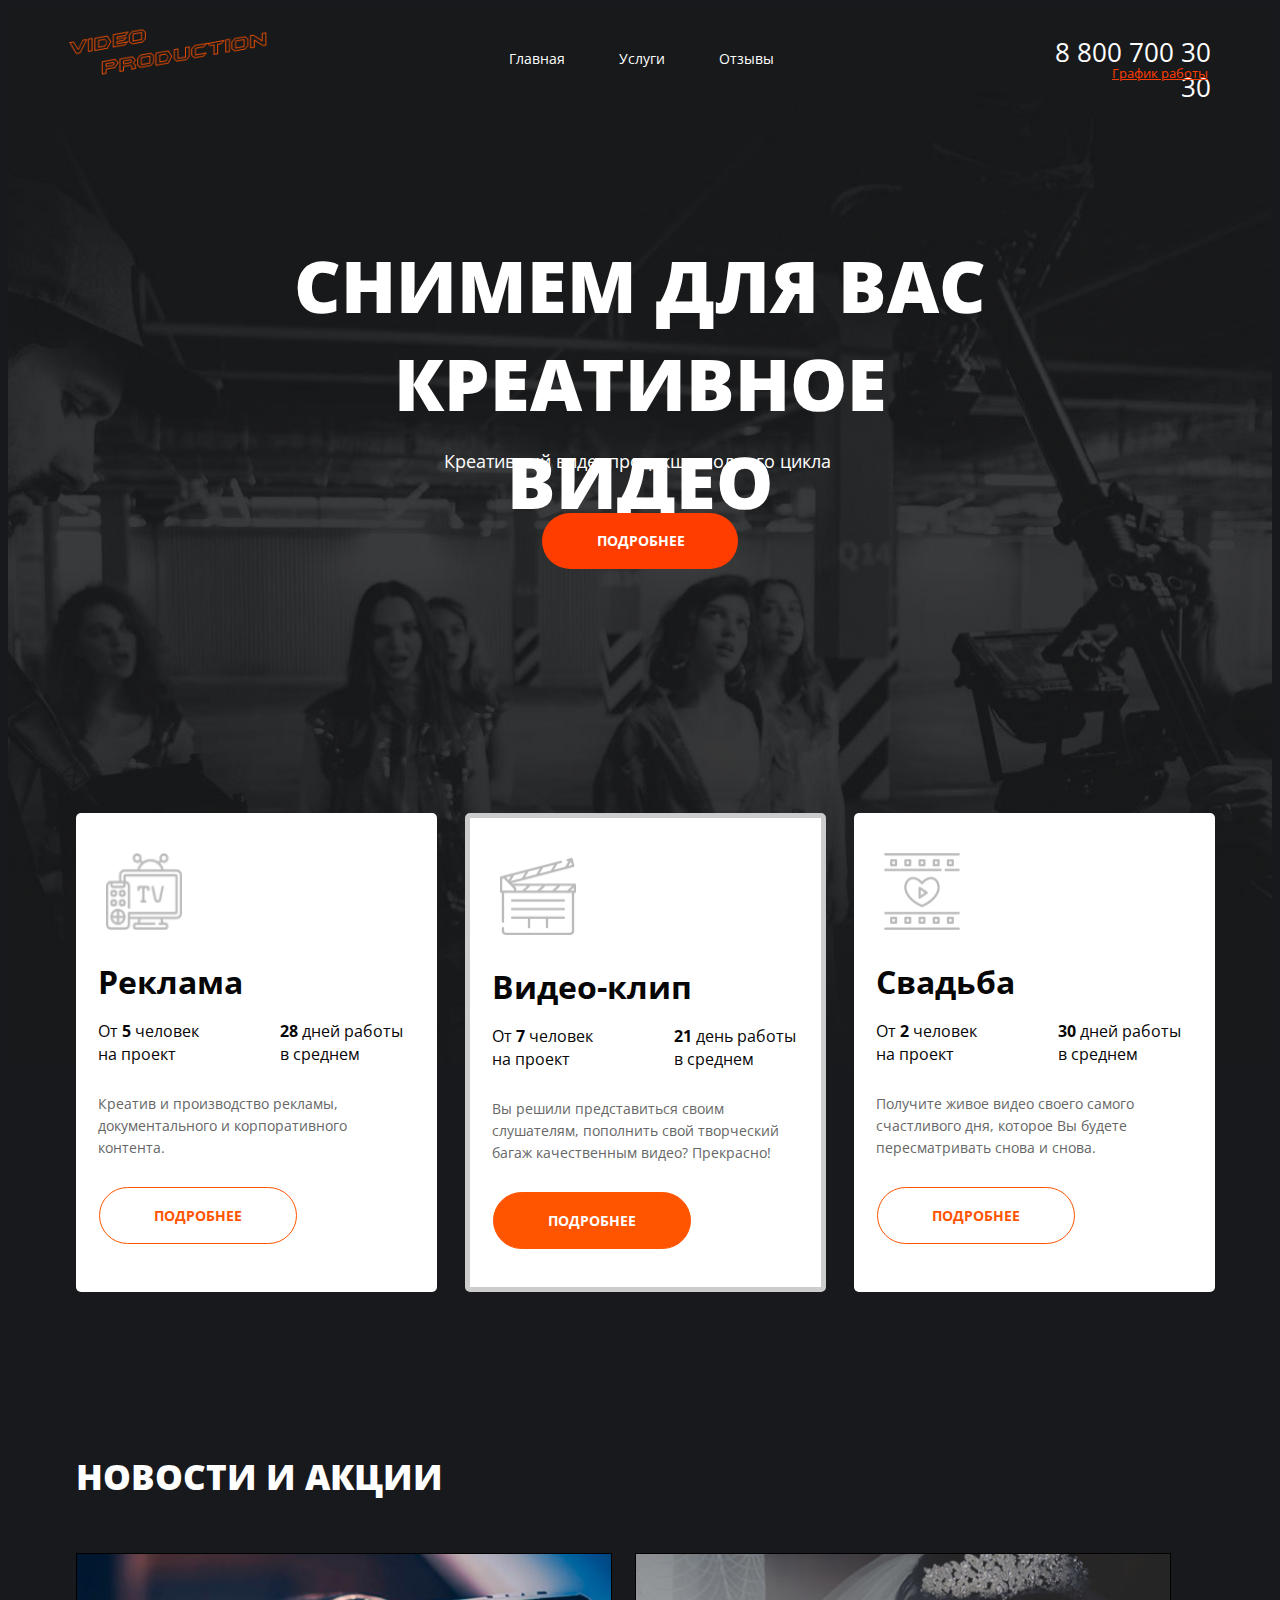
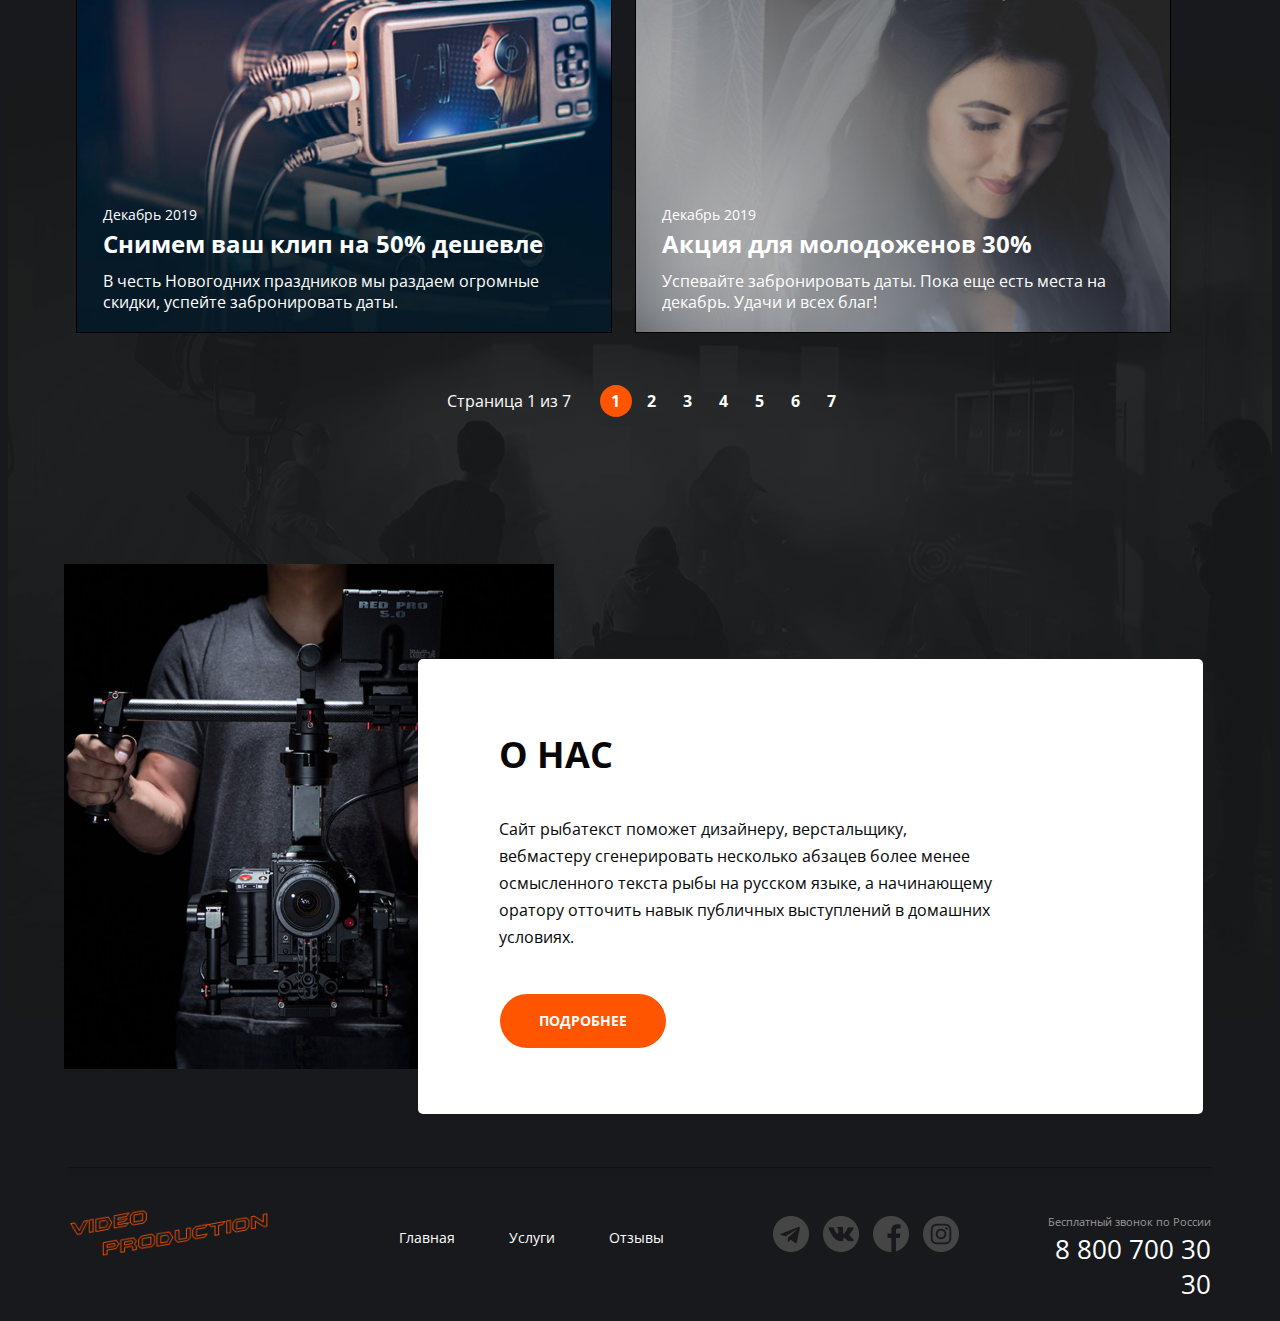
==== index.html @ a514bbdb "Задание №2 v2+Задание №3" ====
<!DOCTYPE html>
<html lang="ru">

<head>
  <meta charset="UTF-8">
  <meta name="viewport" content="width=device-width, initial-scale=1.0">
  <title>video-production marking</title>
  <link rel="preconnect" href="https://fonts.gstatic.com">
  <link rel="preconnect" href="https://fonts.gstatic.com">
  <link
    href="https://fonts.googleapis.com/css2?family=Open+Sans:ital,wght@0,300;0,400;0,600;0,700;0,800;1,300;1,400;1,600;1,700;1,800&display=swap"
    rel="stylesheet">
  <link rel="stylesheet" href="main.css">
</head>

<body>
  <div class="wrapper main-page-wrapper">

    <section class="hero">
      <div class="container">
        <header class="header">
          <a href="#" class="logo">
            <img src="/img/main-logo/logo.png" alt="Логотип" class="logo__pic">
          </a>
          <nav class="menu">
            <ul class="menu__list">
              <li class="menu__item">
                <a href="#" class="menu__link">Главная</a>
              </li>
              <li class="menu__item">
                <a href="#" class="menu__link">Услуги</a>
              </li>
              <li class="menu__item">
                <a href="#" class="menu__link">Отзывы</a>
              </li>
            </ul>
          </nav>
          <address class="contacts">
            <a href="tel:+78007003030" class="contacts__phone">
              <div class="contacts__phone-number">8 800 700 30 30</div>
            </a>
            <div class="contacts__info">График работы</div>
          </address>
        </header>

        <div class="hero-introduction">
          <h1 class="hero-introduction__title">Снимем для вас креативное видео</h1>
          <div class="hero-introduction__text">Креативный видеопродакшн полного цикла</div>
          <a href="#" class="hero-inroduction__button">Подробнее</a>
        </div>

      </div>
    </section>


    <section class="offers">
      <div class="container">
        <ul class="offers__list">
          <li class="offers__item">
            <img src="img/offers-imgs/tv.png" alt="Телевизор" class="offers__pic">
            <div class="offers__content">
              <h3 class="offers__title">Реклама</h3>
              <div class="offers__conditions">
                <div class="offers__features">От <span class="offers__people">5</span> человек на проект
                </div>
                <div class="offers__features"><span class="offers__work">28</span> дней работы в среднем
                </div>
              </div>
              <p class="offers__text">Креатив и производство рекламы, документального и корпоративного контента.
              </p>
              <a href="#" class="offers__button offers__button--hover">Подробнее</a>
          </li>
          <li class="offers__item offers__item--active">
            <img src="img/offers-imgs/clapper.png" alt="Хлопушка" class="offers__pic">
            <div class="offers__content">
              <h3 class="offers__title">Видео-клип</h3>
              <div class="offers__conditions">
                <div class="offers__features">От <span class="offers__people">7</span> человек на проект
                </div>
                <div class="offers__features"><span class="offers__work">21</span> день работы в среднем
                </div>
              </div>
              <p class="offers__text">Вы решили представиться своим слушателям, пополнить свой творческий багаж
                качественным видео? Прекрасно! </p>
              <a href="#" class="offers__button offers__button--active">Подробнее</a>
            </div>
          </li>
          <li class="offers__item">
            <img src="img/offers-imgs/film.png" alt="Съемка" class="offers__pic">
            <div class="offers__content">
              <h3 class="offers__title">Свадьба</h3>
              <div class="offers__conditions">
                <div class="offers__features">От <span class="offers__people">2</span> человек на проект
                </div>
                <div class="offers__features"><span class="offers__work">30</span> дней работы в среднем
                </div>
              </div>
              <p class="offers__text">Получите живое видео своего самого счастливого дня, которое Вы будете
                пересматривать снова и снова.</p>
              <a href="#" class="offers__button offers__button--hover">Подробнее</a>
            </div>
          </li>
        </ul>
      </div>
    </section>

      <section class="news">
        <div class="container">
          <h2 class="news__title">Новости и акции</h2>
          <ul class="news__list">
            <li class="news__item">
              <img src="img/news-imgs/camera.png" alt="Камера" class="news__pic">
              <div class="news__desc">
                <time class="news__date">
                  Декабрь 2019
                </time>
                <h3 class="news__subtitle">Снимем ваш клип на 50% дешевле</h3>
                <p class="news__text">В честь Новогодних праздников мы раздаем огромные скидки, успейте забронировать
                  даты.</p>
              </div>
            </li>
            <li class="news__item">
              <img src="img/news-imgs/wedding.png" alt="Свадьба" class="news__pic">
              <div class="news__desc">
                <time class="news__date">
                  Декабрь 2019
                </time>
                <h3 class="news__subtitle">Акция для молодоженов 30%</h3>
                <p class="news__text">Успевайте забронировать даты. Пока еще есть места на декабрь. Удачи и всех благ!
                </p>
              </div>
            </li>
          </ul>
          <div class="pagination">
            <div class="pagination__info">Страница <span class="pagination__index">1</span> из <span
                class="pagination__count">7</span> </div>
            <ul class="pagination__list">
              <li class="pagination__item pagination__item--active">
                <a href="#" class="pagination__link">1</a>
              </li>
              <li class="pagination__item">
                <a href="#" class="pagination__link">2</a>
              </li>
              <li class="pagination__item">
                <a href="#" class="pagination__link">3</a>
              </li>
              <li class="pagination__item">
                <a href="#" class="pagination__link">4</a>
              </li>
              <li class="pagination__item">
                <a href="#" class="pagination__link">5</a>
              </li>
              <li class="pagination__item">
                <a href="#" class="pagination__link">6</a>
              </li>
              <li class="pagination__item">
                <a href="#" class="pagination__link">7</a>
              </li>
            </ul>
          </div>
        </div>
      </section>

      <section class="about">
        <div class="container">
          <img src="img/about-imgs/cameraman.png" alt="Оператор" class="about__back-pic">
          <div class="about__content">
            <h2 class="about__title">О Нас</h2>
            <div class="about__text">
              <p>Сайт рыбатекст поможет дизайнеру, верстальщику, вебмастеру сгенерировать несколько
                абзацев более менее осмысленного текста рыбы на русском языке, а начинающему оратору отточить навык
                публичных
                выступлений в домашних условиях.</p>
            </div>
            <div class="about__button rare-button">
              <a href="#" class="about__button button--link">Подробнее</a>
            </div>
          </div>
        </div>
      </section>
    </div>

    <footer class="footer-container">
      <div class="container footer-container__content">
        <footer class="footer">
          <div class="border"></div>
          <a href="#" class="logo">
            <img src="img/main-logo/logo.png" alt="Логотип" class="logo__pic">
          </a>
          <nav class="menu">
            <ul class="menu__list">
              <li class="menu__item">
                <a href="#" class="menu__link">Главная</a>
              </li>
              <li class="menu__item">
                <a href="#" class="menu__link">Услуги</a>
              </li>
              <li class="menu__item">
                <a href="#" class="menu__link">Отзывы</a>
              </li>
            </ul>
          </nav>
          <div class="socials">
            <ul class="socials__list">
              <li class="socials__item">
                <a href="#" class="socials__link socials__link--tg"></a>
              </li>
              <li class="socials__item">
                <a href="#" class="socials__link  socials__link--vk"></a>
              </li>
              <li class="socials__item">
                <a href="#" class="socials__link socials__link--fb"></a>
              </li>
              <li class="socials__item">
                <a href="#" class="socials__link socials__link--ig"></a>
              </li>
            </ul>
          </div>
          <address class="contacts">
            <div class="contacts__info">Бесплатный звонок по России</div>
            <a href="tel:+78007003030" class="contacts__phone">
              <div class="contacts__phone-number">8 800 700 30 30</div>
            </a>
        </footer>
      </div>
    </footer>

  </div>
</body>

</html>
---- main.css ----
body {
    background: #17191C;
    font-family: "Open Sans", sans-serif;
    color: #060606;
    font-size: 16px;
    line-height: 1.42;
    -webkit-font-smoothing: antialiased;
    -moz-osx-font-smoothing: graycale;
    background-color: #17191C;
}

a {
    color: #fff;
}

h1,
h2,
h3,
h4,
h5 {
    margin: 0px;
    font-weight: normal;
}

* {
    box-sizing: border-box;
}

p {
    margin-top: 0;
}

ul {
    padding: 0;
    margin: 0;
}

ul li {
    list-style: none;
}

.main-page-wrapper {
    background: url(img/background-imgs/hero.png) center top no-repeat, url(img/background-imgs/bottom-pic.png) center bottom 100px no-repeat;

}

.container {
    position: relative;
    margin: 0 auto;
    min-width: 1142px;
    max-width: 1142px;
}

.header {
    height: 129px;
    position: relative;
    margin: 0 auto;
    margin-bottom: 60px;
}

.logo {
    display: block;
    position: absolute;
    left: 0px;
    top: 21px;
}

.footer-container .logo {
    display: block;
    position: absolute;
    left: 1px;
    top: 43px;
}

.menu {
    position: absolute;
    top: 38px;
    left: 440px;
}

.footer .menu {
    top: 58px;
    left: 330px;
}

.menu__item {
    display: inline-block;
    vertical-align: middle;
    margin-right: 50px;
}

.menu__item--active .menu__link {
    color: #FF3D00;
}

.menu.item:last-child {
    margin: 0;
}

.menu__link {
    font-size: 14px;
    text-decoration: none;
}

.menu__link:hover {
    color: #FF3D00;
}

.contacts {
    position: absolute;
    left: 951px;
    top: 26.64px;
    font-style: normal;
    text-align: right;
}

.contacts__phone {
    text-decoration: none;
    font-size: 26px;
    margin-bottom: 8px;
    line-height: 35px;
    display: flex;
    align-items: center
}

.footer-container .contacts__phone {
    text-decoration: none;
    font-size: 26px;
    line-height: 35px;
    margin-top: 38px;
}

.contacts__phone:hover {
    color: #FF3D00;
}

.contacts__info {
    position: absolute;
    top: 29px;
    left: 92px;
    font-size: 13px;
    text-decoration: underline;
    color: #FF3D00;
}

.footer .contacts__info {
    display: inline;
    left: 28px;
    top: 18px;
    text-decoration: none;
    font-size: 11px;
    line-height: 20px;
    color: #9A9A9A;
}

.hero-introduction {
    position: relative;
    min-height: 668px;
    min-width: 1142px;
    margin: 0 auto;
}

.hero-introduction__title {
    position: relative;
    display: block;
    width: 776px;
    height: 197px;
    font-weight: 800;
    font-size: 72px;
    line-height: 98px;
    text-align: center;
    color: #fff;
    text-transform: uppercase;
    margin: 99px 183px 10px;
}

.hero-introduction__text {
    position: relative;
    font-family: Open Sans;
    font-style: normal;
    font-weight: normal;
    font-size: 18px;
    line-height: 20px;
    display: flex;
    align-items: center;
    color: #FFFFFF;
    margin: 18px 375px 40px;
}

.hero-inroduction__button {
    position: relative;
    display: block;
    background: #FF3D00;
    border-radius: 35px;
    padding: 18px 55px;
    color: #fff;
    font-weight: bold;
    font-size: 14px;
    text-decoration: none;
    text-transform: uppercase;
    margin: 42px 473px 37px;
}

.offers {
    position: relative;
    display: block;
    max-width: 1128px;
    max-height: 479px;
    margin: 0 auto;
    margin-top: -91px;
    margin-bottom: 160px;
}

.offers__item {
    position: relative;
    display: inline-block;
    width: 361px;
    min-height: 479px;
    background: #FFFFFF;
    border-radius: 5px;
    margin-right: 24px;
    contain: layout;
}

.offers__item.offers__item--active {
    border: 5px solid #CCCCCC;
    box-sizing: border-box;
    border-radius: 5px;
    contain: layout;
}

.offers__item:last-child {
    margin-right: 0;
}

.offers__pic {
    position: relative;
    margin-bottom: 13px;
    padding: 40px 30px 0px;
    width: 136px;
    height: 117px;
}

.offers__content {
    padding: 10px 22px;
}

.offers__title {
    font-weight: bold;
    font-size: 32px;
    margin-bottom: 16px;
}

.offers__features {
    display: inline-block;
    vertical-align: top;
    width: 123px;
    margin-right: 55px;
    margin-bottom: 27px;
}

.offers__features:last-child {
    margin-right: 0px;
}

.offers__people {
    font-weight: 700;
}

.offers__work {
    font-weight: 700;
}

.offers__text {
    color: #666666;
    font-size: 14px;
    line-height: 22px;
    margin-bottom: 27px;
}

.offers__button {
    position: absolute;
    background: #fff;
    border-color: #FF5500;
    border-radius: 35px;
    border: 1px solid #FF5500;
    padding: 18px 54px;
    color: #FF5500;
    font-weight: bold;
    font-size: 14px;
    text-decoration: none;
    text-transform: uppercase;
    display: flex;
    align-items: center;
    margin: 1px 1px;

}

.offers__button.offers__button--active {
    background: #FF5500;
    color: #fff;
}

.offers__button.offers__button--hover:hover {
    background: #FF5500;
    color: #fff;
}

.news {
    position: relative;
    display: block;
    max-width: 1128px;
    max-height: 479px;
    margin: 0 auto;
    margin-bottom: 92px;
}

.news__title {
    position: relative;
    color: #fff;
    font-size: 35px;
    font-weight: 800;
    text-transform: uppercase;
    margin-bottom: 51px;
}

.news__item {
    position: relative;
    display: inline-block;
    width: 536px;
    min-height: 376px;
    background: #000000;
    margin-right: 19px;
    vertical-align: top;
    contain: content;
    border: 1px solid #000000;
}

.news__pic {
    display: block;
    width: 100%;
    height: 100%;
    object-fit: cover;
}

.news__desc {
    position: absolute;
    left: 0px;
    right: 0px;
    bottom: 0px;
    color: #fff;
    padding: 8px 26px;
}

.news__date {
    font-size: 14px;
    line-height: 21px;
    margin-bottom: 10px;
}

.news__subtitle {
    font-weight: bold;
    font-size: 24px;
    line-height: 36px;

}

.news__text {
    font-size: 16px;
    line-height: 21px;
    margin-top: 9px;
    margin-bottom: 11px;
}

.pagination {
    text-align: center;
    margin-top: 53px;
}

.pagination__info {
    display: inline-block;
    vertical-align: middle;
    margin-right: 25px;
    color: #fff;
}

.pagination__list {
    display: inline-block;
    vertical-align: middle;
}

.pagination__item {
    display: inline-block;
    vertical-align: middle;
}

.pagination__item--active .pagination__link {
    background: #FF5500;
}

.pagination__link {
    display: block;
    width: 32px;
    height: 32px;
    border-radius: 50%;
    position: relative;
    text-decoration: none;
    font-weight: bold;
    line-height: 32px;
}

.pagination__link:hover {
    background: #FF5500;
}

.about {
    margin-bottom: 53px;
}

.about__back-pic {
    position: absolute;
    margin-top: 141px;
    margin-left: -5px;
}

.about__content {
    position: relative;
    display: inline-block;
    background: #FFFFFF;
    padding: 71px 81px;
    width: 785px;
    height: 455px;
    margin-top: 236px;
    margin-left: 349px;
    border-radius: 5px;
}

.about__title {
    font-weight: bold;
    font-size: 36px;
    line-height: 49px;
    margin-bottom: 37px;
    text-transform: uppercase;
}

.about__text {
    margin-bottom: 43px;
    width: 502px;
    line-height: 27px;
}

.about__text p {
    margin-bottom: 20px;
    width: 500px;
}

.about__text p:last-child {
    margin-bottom: 42px;
}

.about__button.button--link {
    position: absolute;
    background: #FF5500;
    border-radius: 35px;
    padding: 17px 39px;
    color: #fff;
    font-weight: bold;
    font-size: 14px;
    text-decoration: none;
    text-transform: uppercase;
    display: flex;
    align-items: center;
    margin: 0px 1px;
}

.footer {
    height: 146px;
    position: relative;
}

.border {
    mix-blend-mode: normal;
    opacity: 0.3;
    box-shadow: 0px 4px 4px rgba(0, 0, 0, 0.25);
    border-top: 1px solid #000000;
}

.socials {
    top: 49px;
    bottom: 60px;
    left: 704px;
    position: absolute;
}

.socials__item {
    display: inline-block;
    vertical-align: middle;
    margin-right: 10px;
}

.socials__item:last-child {
    margin-right: 0;
}

.socials__link {
    display: block;
    text-decoration: none;
    width: 36px;
    height: 36px;
    background: center center no-repeat;
}

.socials__link.socials__link--tg {
    background-image: url(img/socials-logo/tg.png);
}

.socials__link--tg:hover {
    background-image: url(img/socials-logo/tg-hover.png);
}

.socials__link.socials__link--vk {
    background-image: url(img/socials-logo/vk.png);
}

.socials__link--vk:hover {
    background-image: url(img/socials-logo/vk-hover.png);
}

.socials__link.socials__link--fb {
    background-image: url(img/socials-logo/fb.png);
}

.socials__link--fb:hover {
    background-image: url(img/socials-logo/fb-hover.png);
}

.socials__link.socials__link--ig {
    background-image: url(img/socials-logo/ig.png);
}

.socials__link--ig:hover {
    background-image: url(img/socials-logo/ig-hover.png);
}
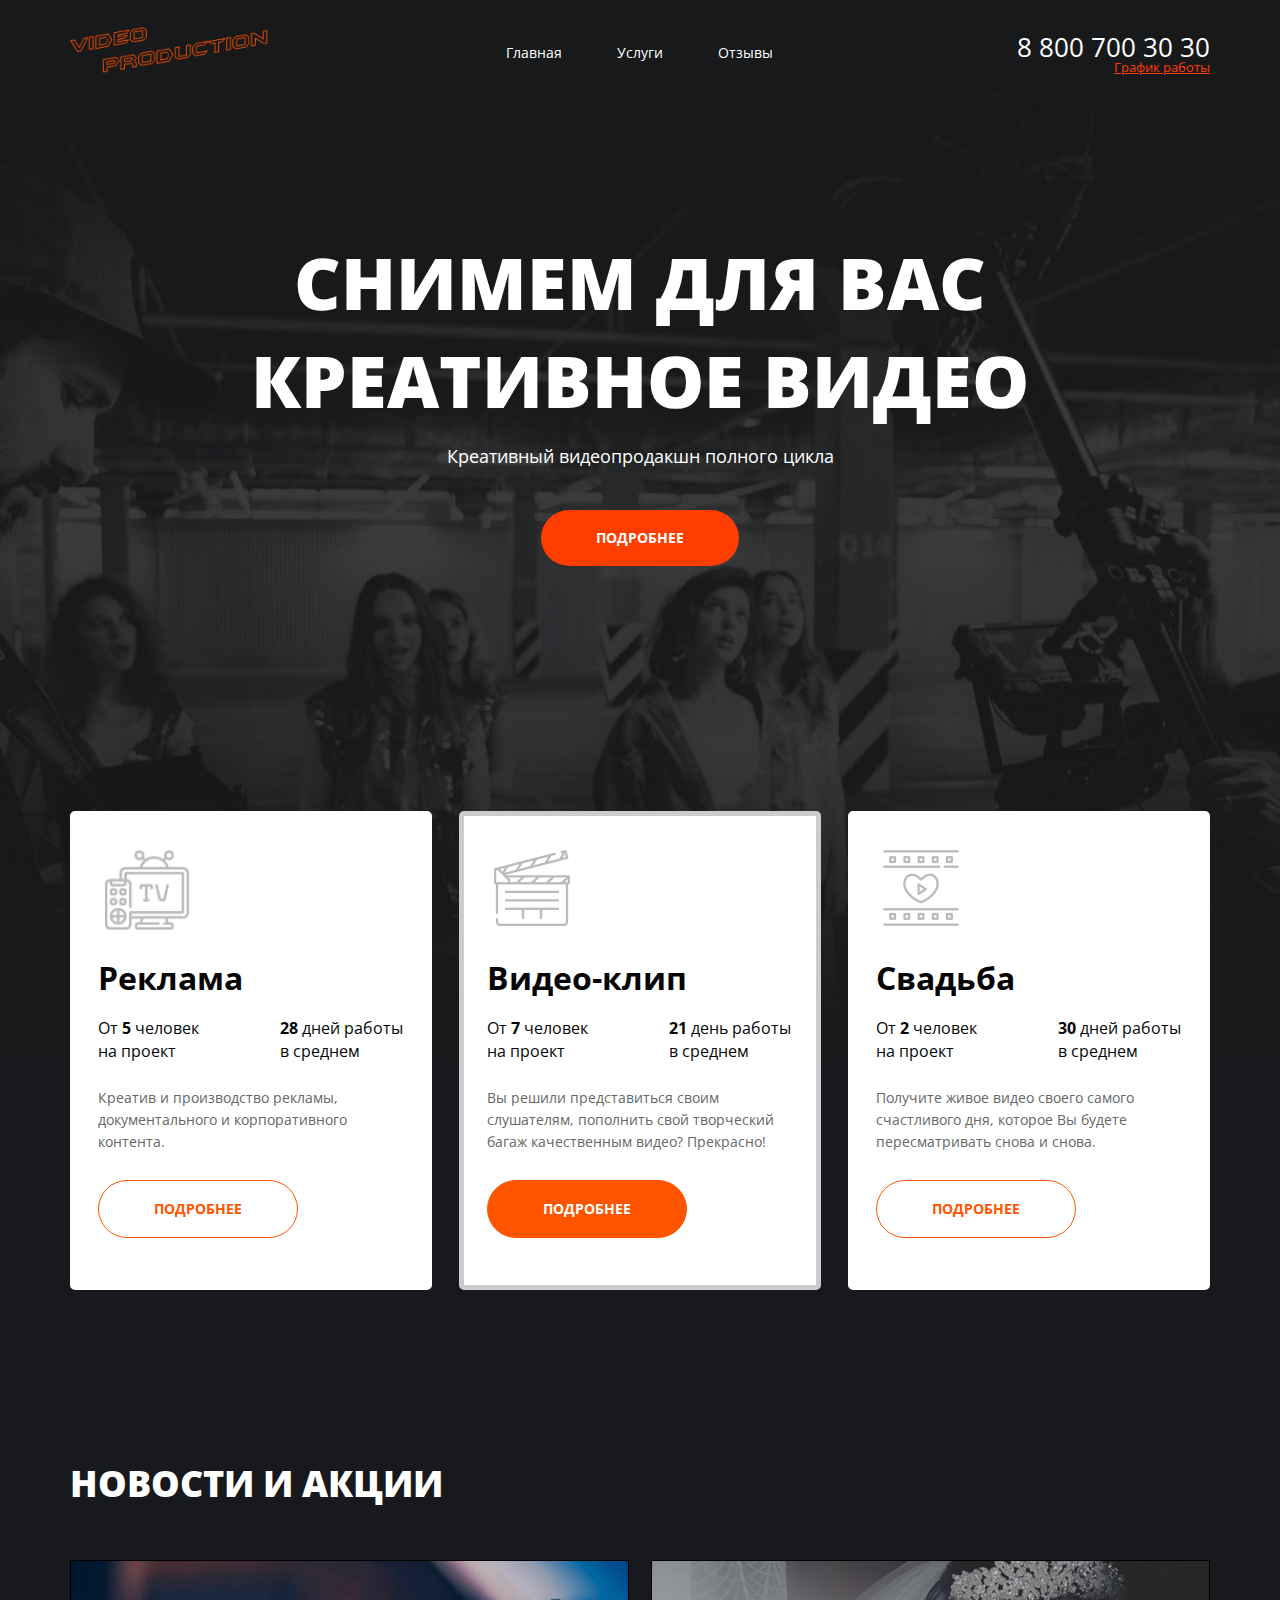
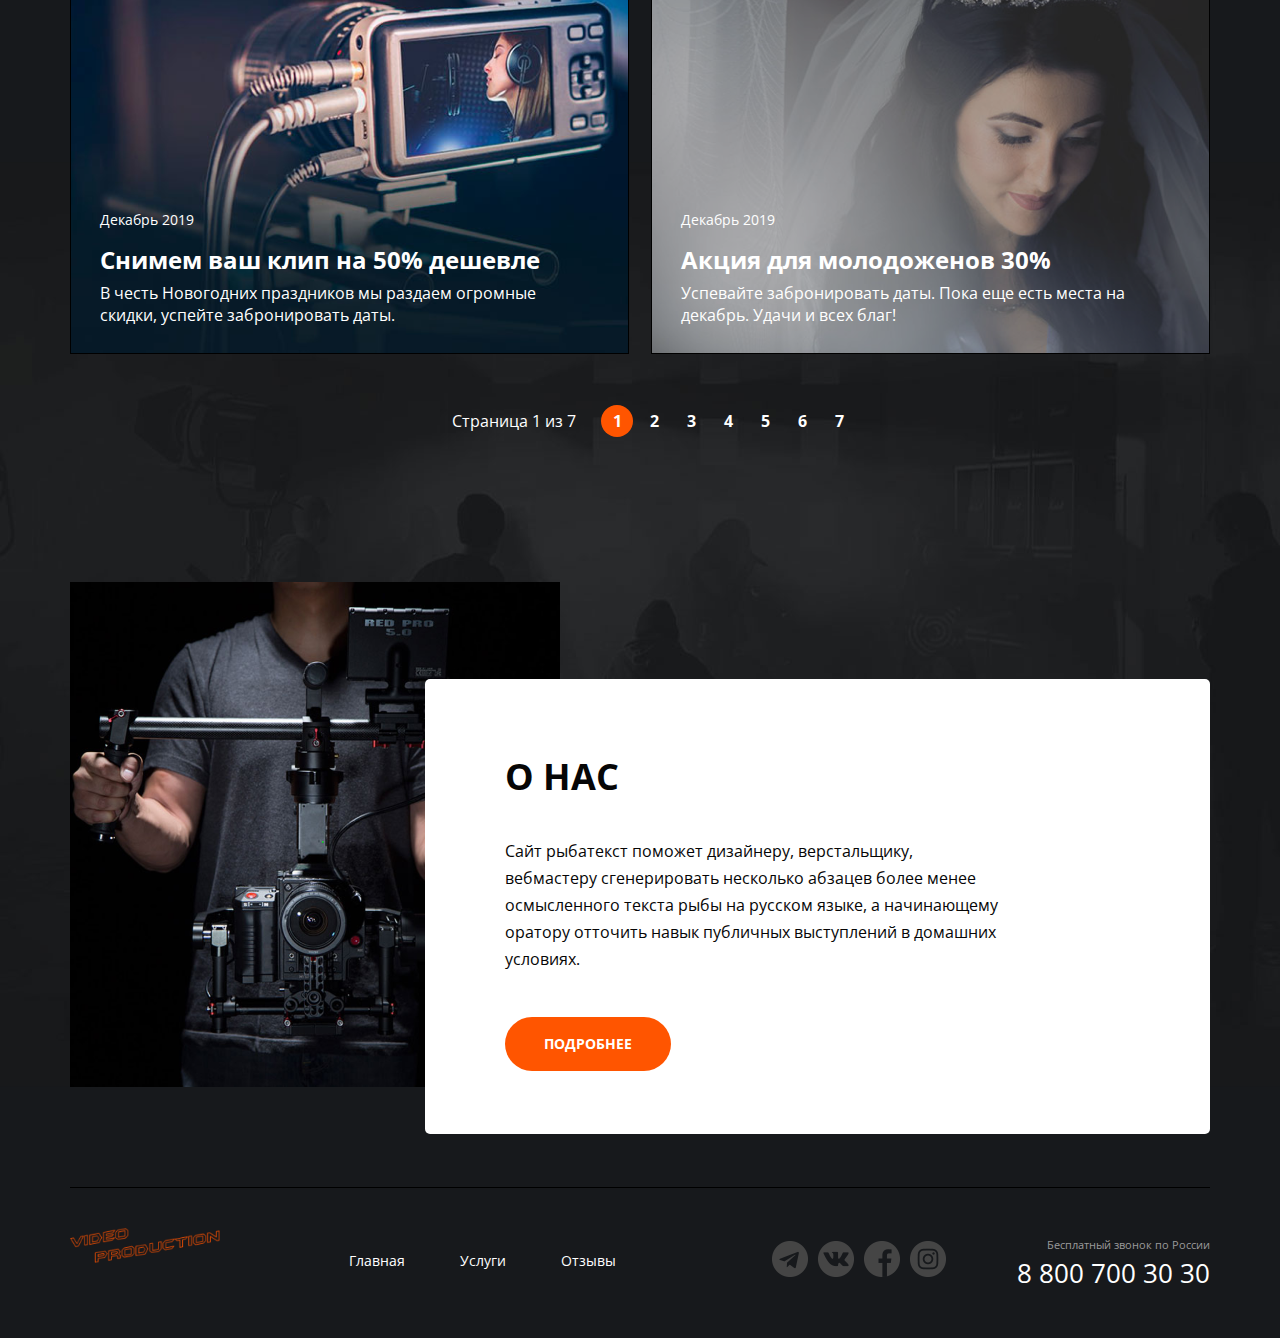
==== commit 2e94ab50: "Работы над ошибками и выполнено задание 3 недели" ====
--- a/index.html
+++ b/index.html
@@ -3,44 +3,51 @@
 
 <head>
   <meta charset="UTF-8">
-  <meta name="viewport" content="width=device-width, initial-scale=1.0">
-  <title>video-production marking</title>
-  <link rel="preconnect" href="https://fonts.gstatic.com">
+  <meta http-equiv="X-UA-Compatible" content="IE=edge">
+  <meta name="viewport" content="width=1200, initial-scale=1.0">
+  <title>Главная</title>
   <link rel="preconnect" href="https://fonts.gstatic.com">
   <link
     href="https://fonts.googleapis.com/css2?family=Open+Sans:ital,wght@0,300;0,400;0,600;0,700;0,800;1,300;1,400;1,600;1,700;1,800&display=swap"
     rel="stylesheet">
   <link rel="stylesheet" href="main.css">
+  <link rel="stylesheet" href="normalize.css">
 </head>
 
 <body>
   <div class="wrapper main-page-wrapper">
 
     <section class="hero">
-      <div class="container">
+      <div class="container hero__container">
         <header class="header">
-          <a href="#" class="logo">
-            <img src="/img/main-logo/logo.png" alt="Логотип" class="logo__pic">
-          </a>
-          <nav class="menu">
-            <ul class="menu__list">
-              <li class="menu__item">
-                <a href="#" class="menu__link">Главная</a>
-              </li>
-              <li class="menu__item">
-                <a href="#" class="menu__link">Услуги</a>
-              </li>
-              <li class="menu__item">
-                <a href="#" class="menu__link">Отзывы</a>
-              </li>
-            </ul>
-          </nav>
-          <address class="contacts">
-            <a href="tel:+78007003030" class="contacts__phone">
-              <div class="contacts__phone-number">8 800 700 30 30</div>
+          <div class="header__col align--left">
+            <a href="#" class="logo">
+              <img src="img/main-logo/logo.png" alt="Логотип" class="logo__pic">
             </a>
-            <div class="contacts__info">График работы</div>
-          </address>
+          </div>
+          <div class="header__col align--center">
+            <nav class="menu">
+              <ul class="menu__list">
+                <li class="menu__item">
+                  <a href="#" class="menu__link">Главная</a>
+                </li>
+                <li class="menu__item">
+                  <a href="services.html" class="menu__link">Услуги</a>
+                </li>
+                <li class="menu__item">
+                  <a href="#" class="menu__link">Отзывы</a>
+                </li>
+              </ul>
+            </nav>
+          </div>
+          <div class="header__col align--right">
+            <address class="contacts">
+              <a href="tel:+78007003030" class="contacts__phone">
+                <div class="contacts__phone-number">8 800 700 30 30</div>
+              </a>
+              <div class="contacts__info">График работы</div>
+            </address>
+          </div>
         </header>
 
         <div class="hero-introduction">
@@ -57,7 +64,9 @@
       <div class="container">
         <ul class="offers__list">
           <li class="offers__item">
-            <img src="img/offers-imgs/tv.png" alt="Телевизор" class="offers__pic">
+            <div class="offers__pic-wrap">
+              <img src="img/offers-imgs/tv.png" alt="Телевизор" class="offers__pic">
+            </div>
             <div class="offers__content">
               <h3 class="offers__title">Реклама</h3>
               <div class="offers__conditions">
@@ -71,7 +80,9 @@
               <a href="#" class="offers__button offers__button--hover">Подробнее</a>
           </li>
           <li class="offers__item offers__item--active">
-            <img src="img/offers-imgs/clapper.png" alt="Хлопушка" class="offers__pic">
+            <div class="offers__pic-wrap">
+              <img src="img/offers-imgs/clapper.png" alt="Хлопушка" class="offers__pic">
+            </div>
             <div class="offers__content">
               <h3 class="offers__title">Видео-клип</h3>
               <div class="offers__conditions">
@@ -86,7 +97,9 @@
             </div>
           </li>
           <li class="offers__item">
-            <img src="img/offers-imgs/film.png" alt="Съемка" class="offers__pic">
+            <div class="offers__pic-wrap">
+              <img src="img/offers-imgs/film.png" alt="Съемка" class="offers__pic">
+            </div>
             <div class="offers__content">
               <h3 class="offers__title">Свадьба</h3>
               <div class="offers__conditions">
@@ -104,126 +117,130 @@
       </div>
     </section>
 
-      <section class="news">
-        <div class="container">
-          <h2 class="news__title">Новости и акции</h2>
-          <ul class="news__list">
-            <li class="news__item">
-              <img src="img/news-imgs/camera.png" alt="Камера" class="news__pic">
-              <div class="news__desc">
-                <time class="news__date">
-                  Декабрь 2019
-                </time>
-                <h3 class="news__subtitle">Снимем ваш клип на 50% дешевле</h3>
-                <p class="news__text">В честь Новогодних праздников мы раздаем огромные скидки, успейте забронировать
-                  даты.</p>
-              </div>
-            </li>
-            <li class="news__item">
-              <img src="img/news-imgs/wedding.png" alt="Свадьба" class="news__pic">
-              <div class="news__desc">
-                <time class="news__date">
-                  Декабрь 2019
-                </time>
-                <h3 class="news__subtitle">Акция для молодоженов 30%</h3>
-                <p class="news__text">Успевайте забронировать даты. Пока еще есть места на декабрь. Удачи и всех благ!
-                </p>
-              </div>
+    <section class="news">
+      <div class="container container__news">
+        <h2 class="news__title">Новости и акции</h2>
+        <ul class="news__list">
+          <li class="news__item">
+            <img src="img/news-imgs/camera.png" alt="Камера" class="news__pic">
+            <div class="news__desc">
+              <time class="news__date">
+                Декабрь 2019
+              </time>
+              <h3 class="news__subtitle">Снимем ваш клип на 50% дешевле</h3>
+              <p class="news__text">В честь Новогодних праздников мы раздаем огромные скидки, успейте забронировать
+                даты.</p>
+            </div>
+          </li>
+          <li class="news__item">
+            <img src="img/news-imgs/wedding.png" alt="Свадьба" class="news__pic">
+            <div class="news__desc">
+              <time class="news__date">
+                Декабрь 2019
+              </time>
+              <h3 class="news__subtitle">Акция для молодоженов 30%</h3>
+              <p class="news__text">Успевайте забронировать даты. Пока еще есть места на декабрь. Удачи и всех благ!
+              </p>
+            </div>
+          </li>
+        </ul>
+        <div class="pagination">
+          <div class="pagination__info" <p>Страница <span class="pagination__index">1</span> из <span
+              class="pagination__count">7</span></p>
+          </div>
+          <ul class="pagination__list">
+            <li class="pagination__item pagination__item--active">
+              <a href="#" class="pagination__link">1</a>
+            </li>
+            <li class="pagination__item">
+              <a href="#" class="pagination__link">2</a>
+            </li>
+            <li class="pagination__item">
+              <a href="#" class="pagination__link">3</a>
+            </li>
+            <li class="pagination__item">
+              <a href="#" class="pagination__link">4</a>
+            </li>
+            <li class="pagination__item">
+              <a href="#" class="pagination__link">5</a>
+            </li>
+            <li class="pagination__item">
+              <a href="#" class="pagination__link">6</a>
+            </li>
+            <li class="pagination__item">
+              <a href="#" class="pagination__link">7</a>
             </li>
           </ul>
-          <div class="pagination">
-            <div class="pagination__info">Страница <span class="pagination__index">1</span> из <span
-                class="pagination__count">7</span> </div>
-            <ul class="pagination__list">
-              <li class="pagination__item pagination__item--active">
-                <a href="#" class="pagination__link">1</a>
-              </li>
-              <li class="pagination__item">
-                <a href="#" class="pagination__link">2</a>
-              </li>
-              <li class="pagination__item">
-                <a href="#" class="pagination__link">3</a>
-              </li>
-              <li class="pagination__item">
-                <a href="#" class="pagination__link">4</a>
-              </li>
-              <li class="pagination__item">
-                <a href="#" class="pagination__link">5</a>
-              </li>
-              <li class="pagination__item">
-                <a href="#" class="pagination__link">6</a>
-              </li>
-              <li class="pagination__item">
-                <a href="#" class="pagination__link">7</a>
-              </li>
-            </ul>
-          </div>
-        </div>
-      </section>
-
-      <section class="about">
-        <div class="container">
-          <img src="img/about-imgs/cameraman.png" alt="Оператор" class="about__back-pic">
-          <div class="about__content">
-            <h2 class="about__title">О Нас</h2>
-            <div class="about__text">
-              <p>Сайт рыбатекст поможет дизайнеру, верстальщику, вебмастеру сгенерировать несколько
-                абзацев более менее осмысленного текста рыбы на русском языке, а начинающему оратору отточить навык
-                публичных
-                выступлений в домашних условиях.</p>
-            </div>
-            <div class="about__button rare-button">
-              <a href="#" class="about__button button--link">Подробнее</a>
-            </div>
-          </div>
-        </div>
-      </section>
+        </div>
+      </div>
+    </section>
+
+    <section class="about">
+      <div class="container container__about">
+        <img src="img/about-imgs/cameraman.png" alt="Оператор" class="about__back-pic">
+        <div class="about__content">
+          <h2 class="about__title">О Нас</h2>
+          <div class="about__text">
+            <p>Сайт рыбатекст поможет дизайнеру, верстальщику, вебмастеру сгенерировать несколько
+              абзацев более менее осмысленного текста рыбы на русском языке, а начинающему оратору отточить навык
+              публичных
+              выступлений в домашних условиях.</p>
+          </div>
+          <div class="about__button rare-button">
+            <a href="#" class="about__button button--link">Подробнее</a>
+          </div>
+        </div>
+      </div>
+    </section>
+  </div>
+
+  <footer class="footer">
+    <div class="container footer__content">
+      <div class="footer__col footer__col--left">
+        <a href="#" class="logo footer__logo">
+          <img src="img/main-logo/logo.png" alt="Логотип" class="logo__pic">
+        </a>
+        <nav class="menu footer__menu">
+          <ul class="menu__list">
+            <li class="menu__item footer__menu--item">
+              <a href="index.html" class="menu__link">Главная</a>
+            </li>
+            <li class="menu__item footer__menu--item">
+              <a href="services.html" class="menu__link">Услуги</a>
+            </li>
+            <li class="menu__item footer__menu--item">
+              <a href="#" class="menu__link">Отзывы</a>
+            </li>
+          </ul>
+        </nav>
+      </div>
+
+      <div class="footer__col footer__col--right">
+        <div class="socials">
+          <ul class="socials__list">
+            <li class="socials__item">
+              <a href="#" class="socials__link socials__link--tg"></a>
+            </li>
+            <li class="socials__item">
+              <a href="#" class="socials__link  socials__link--vk"></a>
+            </li>
+            <li class="socials__item">
+              <a href="#" class="socials__link socials__link--fb"></a>
+            </li>
+            <li class="socials__item">
+              <a href="#" class="socials__link socials__link--ig"></a>
+            </li>
+          </ul>
+        </div>
+
+        <address class="contacts footer__contacts">
+          <div class="contacts__info footer__info">Бесплатный звонок по России</div>
+          <a href="tel:+78007003030" class="contacts__phone footer__contacts--phone">
+            8 800 700 30 30
+          </a>
+      </div>
     </div>
-
-    <footer class="footer-container">
-      <div class="container footer-container__content">
-        <footer class="footer">
-          <div class="border"></div>
-          <a href="#" class="logo">
-            <img src="img/main-logo/logo.png" alt="Логотип" class="logo__pic">
-          </a>
-          <nav class="menu">
-            <ul class="menu__list">
-              <li class="menu__item">
-                <a href="#" class="menu__link">Главная</a>
-              </li>
-              <li class="menu__item">
-                <a href="#" class="menu__link">Услуги</a>
-              </li>
-              <li class="menu__item">
-                <a href="#" class="menu__link">Отзывы</a>
-              </li>
-            </ul>
-          </nav>
-          <div class="socials">
-            <ul class="socials__list">
-              <li class="socials__item">
-                <a href="#" class="socials__link socials__link--tg"></a>
-              </li>
-              <li class="socials__item">
-                <a href="#" class="socials__link  socials__link--vk"></a>
-              </li>
-              <li class="socials__item">
-                <a href="#" class="socials__link socials__link--fb"></a>
-              </li>
-              <li class="socials__item">
-                <a href="#" class="socials__link socials__link--ig"></a>
-              </li>
-            </ul>
-          </div>
-          <address class="contacts">
-            <div class="contacts__info">Бесплатный звонок по России</div>
-            <a href="tel:+78007003030" class="contacts__phone">
-              <div class="contacts__phone-number">8 800 700 30 30</div>
-            </a>
-        </footer>
-      </div>
-    </footer>
+  </footer>
 
   </div>
 </body>
--- a/main.css
+++ b/main.css
@@ -1,6 +1,11 @@
+body,
+html {
+    height: 100%;
+}
+
 body {
     background: #17191C;
-    font-family: "Open Sans", sans-serif;
+    font-family: "Open Sans", Arial, Helvetica, sans-serif;
     color: #060606;
     font-size: 16px;
     line-height: 1.42;
@@ -31,6 +36,7 @@
 }
 
 ul {
+    display: flex;
     padding: 0;
     margin: 0;
 }
@@ -39,61 +45,90 @@
     list-style: none;
 }
 
+img {
+    display: block;
+    max-width: 100%;
+}
+
+.wrapper {
+    overflow: hidden;
+    flex-direction: column;
+    min-height: 100%;
+    min-width: 1200px;
+}
+
 .main-page-wrapper {
     background: url(img/background-imgs/hero.png) center top no-repeat, url(img/background-imgs/bottom-pic.png) center bottom 100px no-repeat;
-
 }
 
 .container {
     position: relative;
     margin: 0 auto;
-    min-width: 1142px;
-    max-width: 1142px;
+    width: 1140px;
+    display: flex;
+    justify-content: space-between;
+}
+
+.container__news {
+    flex-direction: column;
+}
+
+.container__about {
+    flex-direction: column;
+}
+
+.hero__container {
+    display: flex;
+    flex-direction: column;
+    justify-content: space-between;
+}
+
+.services__container {
+    position: relative;
+    display: flex;
+    margin: 0 auto;
+    width: 1168px;
+    flex: 1;
+    justify-content: space-between;
+    flex-flow: row wrap;
 }
 
 .header {
-    height: 129px;
+    padding-top: 21px;
+    display: flex;
+    margin-bottom: 106px;
+    text-align: center;
+    justify-content: space-between;
+    align-items: center;
+}
+
+.header__col {
+    display: flex;
+    align-items: center;
+}
+
+.header__col.align--left {
+    justify-content: flex-start;
+}
+
+.header__col.align--right {
+    justify-content: flex-end;
+}
+
+.menu {
     position: relative;
-    margin: 0 auto;
-    margin-bottom: 60px;
-}
-
-.logo {
-    display: block;
-    position: absolute;
-    left: 0px;
-    top: 21px;
-}
-
-.footer-container .logo {
-    display: block;
-    position: absolute;
-    left: 1px;
-    top: 43px;
-}
-
-.menu {
-    position: absolute;
-    top: 38px;
-    left: 440px;
-}
-
-.footer .menu {
-    top: 58px;
-    left: 330px;
 }
 
 .menu__item {
-    display: inline-block;
-    vertical-align: middle;
-    margin-right: 50px;
+    margin-right: 13px;
+    padding: 20px 24px 15px 18px;
 }
 
 .menu__item--active .menu__link {
     color: #FF3D00;
 }
 
-.menu.item:last-child {
+.menu__item:last-child {
     margin: 0;
 }
 
@@ -107,27 +142,21 @@
 }
 
 .contacts {
-    position: absolute;
-    left: 951px;
-    top: 26.64px;
     font-style: normal;
+    display: flex;
+    flex-flow: column;
+    justify-content: flex-end;
     text-align: right;
+    margin-top: 6px;
 }
 
 .contacts__phone {
     text-decoration: none;
     font-size: 26px;
-    margin-bottom: 8px;
+    margin-bottom: -7px;
     line-height: 35px;
     display: flex;
     align-items: center
-}
-
-.footer-container .contacts__phone {
-    text-decoration: none;
-    font-size: 26px;
-    line-height: 35px;
-    margin-top: 38px;
 }
 
 .contacts__phone:hover {
@@ -135,61 +164,37 @@
 }
 
 .contacts__info {
-    position: absolute;
-    top: 29px;
-    left: 92px;
     font-size: 13px;
     text-decoration: underline;
     color: #FF3D00;
 }
 
-.footer .contacts__info {
-    display: inline;
-    left: 28px;
-    top: 18px;
-    text-decoration: none;
-    font-size: 11px;
-    line-height: 20px;
-    color: #9A9A9A;
-}
-
 .hero-introduction {
     position: relative;
-    min-height: 668px;
-    min-width: 1142px;
-    margin: 0 auto;
+    text-align: center;
+    color: #FFFFFF;
+    margin-bottom: 245px;
 }
 
 .hero-introduction__title {
     position: relative;
     display: block;
-    width: 776px;
-    height: 197px;
     font-weight: 800;
     font-size: 72px;
     line-height: 98px;
     text-align: center;
     color: #fff;
     text-transform: uppercase;
-    margin: 99px 183px 10px;
+    margin-bottom: 17.5px;
 }
 
 .hero-introduction__text {
-    position: relative;
-    font-family: Open Sans;
-    font-style: normal;
-    font-weight: normal;
     font-size: 18px;
     line-height: 20px;
-    display: flex;
-    align-items: center;
-    color: #FFFFFF;
-    margin: 18px 375px 40px;
+    margin-bottom: 43.5px;
 }
 
 .hero-inroduction__button {
-    position: relative;
-    display: block;
     background: #FF3D00;
     border-radius: 35px;
     padding: 18px 55px;
@@ -198,35 +203,33 @@
     font-size: 14px;
     text-decoration: none;
     text-transform: uppercase;
-    margin: 42px 473px 37px;
+    display: inline-block;
 }
 
 .offers {
-    position: relative;
-    display: block;
-    max-width: 1128px;
-    max-height: 479px;
-    margin: 0 auto;
-    margin-top: -91px;
-    margin-bottom: 160px;
+    margin-bottom: 168px;
+    display: flex;
+}
+
+.offers__list {
+    justify-content: space-between;
 }
 
 .offers__item {
-    position: relative;
-    display: inline-block;
-    width: 361px;
-    min-height: 479px;
+    width: calc(100% / 3 - 18px);
     background: #FFFFFF;
+    padding: 34px 19px 47px 23px;
     border-radius: 5px;
-    margin-right: 24px;
-    contain: layout;
+    vertical-align: top;
+    border: 5px solid #fff;
+    border-radius: 5px;
 }
 
 .offers__item.offers__item--active {
     border: 5px solid #CCCCCC;
     box-sizing: border-box;
     border-radius: 5px;
-    contain: layout;
+    vertical-align: top;
 }
 
 .offers__item:last-child {
@@ -235,20 +238,27 @@
 
 .offers__pic {
     position: relative;
-    margin-bottom: 13px;
-    padding: 40px 30px 0px;
-    width: 136px;
-    height: 117px;
-}
-
-.offers__content {
-    padding: 10px 22px;
+    display: block;
+    margin-left: 7px;
+    margin-bottom: 25px;
+    max-width: 100%;
+}
+
+.offers__pic-wrap {
+    width: 84px;
+    height: 80px;
+    margin-right: 5px;
+    margin-bottom: 25px;
 }
 
 .offers__title {
     font-weight: bold;
     font-size: 32px;
-    margin-bottom: 16px;
+    margin-bottom: 17px;
+}
+
+.offers__conditions {
+    margin-bottom: 24px;
 }
 
 .offers__features {
@@ -256,7 +266,6 @@
     vertical-align: top;
     width: 123px;
     margin-right: 55px;
-    margin-bottom: 27px;
 }
 
 .offers__features:last-child {
@@ -279,21 +288,17 @@
 }
 
 .offers__button {
-    position: absolute;
+    display: inline-block;
     background: #fff;
     border-color: #FF5500;
     border-radius: 35px;
     border: 1px solid #FF5500;
-    padding: 18px 54px;
+    padding: 18px 55px;
     color: #FF5500;
     font-weight: bold;
     font-size: 14px;
     text-decoration: none;
     text-transform: uppercase;
-    display: flex;
-    align-items: center;
-    margin: 1px 1px;
-
 }
 
 .offers__button.offers__button--active {
@@ -307,33 +312,36 @@
 }
 
 .news {
-    position: relative;
-    display: block;
-    max-width: 1128px;
-    max-height: 479px;
-    margin: 0 auto;
-    margin-bottom: 92px;
+    margin-bottom: 134px;
+    display: flex;
+    justify-content: space-between;
 }
 
 .news__title {
-    position: relative;
-    color: #fff;
-    font-size: 35px;
+    color: #fff;
+    font-size: 36px;
     font-weight: 800;
     text-transform: uppercase;
     margin-bottom: 51px;
 }
 
+.news__list {
+    justify-content: space-between;
+}
+
 .news__item {
-    position: relative;
-    display: inline-block;
-    width: 536px;
-    min-height: 376px;
+    height: 394px;
+    flex: 1;
+    margin-right: 2%;
     background: #000000;
-    margin-right: 19px;
+    margin-bottom: 51px;
     vertical-align: top;
     contain: content;
     border: 1px solid #000000;
+}
+
+.news__item:last-child {
+    margin-right: 0;
 }
 
 .news__pic {
@@ -349,49 +357,48 @@
     right: 0px;
     bottom: 0px;
     color: #fff;
-    padding: 8px 26px;
+    padding: 0px 35px 10px 29px;
 }
 
 .news__date {
+    display: block;
     font-size: 14px;
     line-height: 21px;
-    margin-bottom: 10px;
+    margin-bottom: 11.5px;
 }
 
 .news__subtitle {
     font-weight: bold;
     font-size: 24px;
     line-height: 36px;
-
+    margin-bottom: 4px;
 }
 
 .news__text {
     font-size: 16px;
-    line-height: 21px;
-    margin-top: 9px;
-    margin-bottom: 11px;
 }
 
 .pagination {
     text-align: center;
-    margin-top: 53px;
+    justify-content: center;
+    display: flex;
 }
 
 .pagination__info {
-    display: inline-block;
+    justify-content: center;
+    padding: 5px 25px 0px 32px;
+    color: #fff;
+}
+
+.pagination__list {
+    display: inline-flex;
     vertical-align: middle;
-    margin-right: 25px;
-    color: #fff;
-}
-
-.pagination__list {
-    display: inline-block;
+}
+
+.pagination__item {
+    display: inline-flex;
     vertical-align: middle;
-}
-
-.pagination__item {
-    display: inline-block;
-    vertical-align: middle;
+    margin-right: 5px;
 }
 
 .pagination__item--active .pagination__link {
@@ -414,25 +421,31 @@
 }
 
 .about {
+    display: flex;
     margin-bottom: 53px;
+}
+
+.about__container {
+    padding-top: 97px;
 }
 
 .about__back-pic {
     position: absolute;
-    margin-top: 141px;
-    margin-left: -5px;
+    top: 0;
+    left: 0;
 }
 
 .about__content {
     position: relative;
-    display: inline-block;
+    display: flex;
+    flex: 1;
+    flex-direction: column;
     background: #FFFFFF;
-    padding: 71px 81px;
+    padding: 73px 80px 63px;
     width: 785px;
-    height: 455px;
-    margin-top: 236px;
-    margin-left: 349px;
     border-radius: 5px;
+    margin-left: auto;
+    margin-top: 97px;
 }
 
 .about__title {
@@ -444,7 +457,6 @@
 }
 
 .about__text {
-    margin-bottom: 43px;
     width: 502px;
     line-height: 27px;
 }
@@ -455,11 +467,11 @@
 }
 
 .about__text p:last-child {
-    margin-bottom: 42px;
+    margin-bottom: 44px;
 }
 
 .about__button.button--link {
-    position: absolute;
+    display: inline-flex;
     background: #FF5500;
     border-radius: 35px;
     padding: 17px 39px;
@@ -468,38 +480,58 @@
     font-size: 14px;
     text-decoration: none;
     text-transform: uppercase;
-    display: flex;
+}
+
+.footer {
+    display: flex;
+    margin: auto;
+}
+
+.footer__content {
+    height: 92.64px;
+    border-top: solid 1px #000000;
+    margin-bottom: 57.6px;
+}
+
+.footer__col {
+    display: inline-flex;
+    justify-content: space-between;
+    min-width: 567px;
     align-items: center;
-    margin: 0px 1px;
-}
-
-.footer {
-    height: 146px;
-    position: relative;
-}
-
-.border {
-    mix-blend-mode: normal;
-    opacity: 0.3;
-    box-shadow: 0px 4px 4px rgba(0, 0, 0, 0.25);
-    border-top: 1px solid #000000;
+}
+
+.footer__col--left {
+    flex: 1;
+    display: inline-flex;
+    align-items: flex-start;
+    margin-top: 40px;
+}
+
+.footer__col--right {
+    flex: 1;
+    display: inline-flex;
+    align-items: flex-end;
+    align-self: flex-start;
+    margin-top: 40px;
+}
+
+.footer__menu {
+    margin: 1px 0px 4px 111px;
+}
+
+.footer__info {
+    text-decoration: none;
+    line-height: 22px;
+    color: #9A9A9A;
+    font-size: 11px;
 }
 
 .socials {
-    top: 49px;
-    bottom: 60px;
-    left: 704px;
-    position: absolute;
+    margin: 10px 38px 7px 132px;
 }
 
 .socials__item {
-    display: inline-block;
-    vertical-align: middle;
     margin-right: 10px;
-}
-
-.socials__item:last-child {
-    margin-right: 0;
 }
 
 .socials__link {
@@ -540,4 +572,206 @@
 
 .socials__link--ig:hover {
     background-image: url(img/socials-logo/ig-hover.png);
+}
+
+/* services page */
+
+.top-line {
+    min-height: 416px;
+    color: #FFFFFF;
+    display: flex;
+    flex-direction: column;
+    padding-bottom: 27px;
+    background: #ffffff url(/img/background-imgs/top-line.png) center top no-repeat;
+}
+
+.container__top-line {
+    flex: 1;
+    flex-direction: column;
+}
+
+.container__services {
+    flex-flow: wrap;
+}
+
+.header.top-line__header {
+    margin-bottom: 44px;
+}
+
+.services__title {
+    font-weight: bold;
+    font-size: 72px;
+    text-transform: uppercase;
+    margin-top: 0;
+    margin-bottom: 0px;
+}
+
+.breadcrumbs {
+    margin: 8px 0px -9px 0px;
+}
+
+.breadcrumbs__item {
+    display: flex;
+    align-items: center;
+}
+
+.breadcrumbs__item:after {
+    content: "/";
+    margin: 5px;
+    color: #9A9A9A;
+}
+
+.breadcrumbs__item:last-child:after {
+    display: none;
+}
+
+.breadcrumbs__list {
+    display: flex;
+    align-items: center;
+}
+
+.breadcrumbs__item--active .breadcrumbs__link {
+    font-weight: 700;
+}
+
+.breadcrumbs__link:hover {
+    font-weight: 700;
+}
+
+.breadcrumbs__link {
+    color: #9A9A9A;
+    font-size: 14px;
+}
+
+.page-content {
+    background: #ffffff;
+    color: #303030;
+}
+
+.services {
+    flex-flow: wrap;
+}
+
+.services__item {
+    display: flex;
+    margin-top: 98px;
+    margin-bottom: 49px;
+}
+
+.services__item:last-child {
+    margin-top: 0px;
+}
+
+.services__img {
+    display: contents;
+}
+
+.services__content {
+    color: #303030;
+    padding: 13px 0px 11px 58px;
+}
+
+.services__subtitle {
+    font-size: 36px;
+    font-weight: bold;
+    line-height: 49px;
+    margin-bottom: 28.5px;
+}
+
+.services__desc {
+    line-height: 27px;
+    margin-bottom: 33.5px;
+}
+
+.services__button:hover {
+    background: #FF5500;
+    color: #ffffff;
+}
+
+.services__pagination {
+    text-align: center;
+    justify-content: center;
+    display: flex;
+    margin: auto;
+    margin-bottom: 84px;
+}
+
+.pagination__services--info {
+    color: #000000;
+}
+
+.services__pag--link:hover {
+    color: #FFFFFF;
+}
+
+.services__pag--link {
+    color: #000000;
+}
+
+.pag__link--active {
+    background: #FF5300;
+    width: 32px;
+    height: 32px;
+    border-radius: 50%;
+    color: #ffffff;
+}
+
+.inner-section {
+    background: #fff;
+    color: #1A1B1E;
+    padding: 88px 0;
+    height: 537px;
+}
+
+.inner-section--bg--smog {
+    background: #F4F5F5;
+}
+
+.inner-section__title {
+    font-weight: 700;
+    font-size: 48px;
+    line-height: 65px;
+    margin-bottom: 73px;
+}
+
+.partners {
+    display: flex;
+    flex-wrap: wrap;
+    margin: 148px 0px 0px -267px;
+}
+
+.partners__item {
+    margin-right: 82px;
+    margin-bottom: 78px;
+}
+
+.partners__link {
+    text-decoration: none;
+    display: flex;
+    width: 206px;
+    height: 73px;
+    align-items: center;
+    justify-content: center;
+    filter: grayscale(100%);
+}
+
+.partners__link:hover {
+    filter: grayscale(0%);
+}
+
+.inner-footer__logo .logo__pic {
+    max-width: 130%;
+    margin: auto;
+}
+
+.inner-footer__menu {
+    margin-right: -46px;
+}
+
+.inner-footer__col--left {
+    margin-bottom: 30px;
+}
+
+.inner-footer__col--right {
+    margin-bottom: 30px;
 }